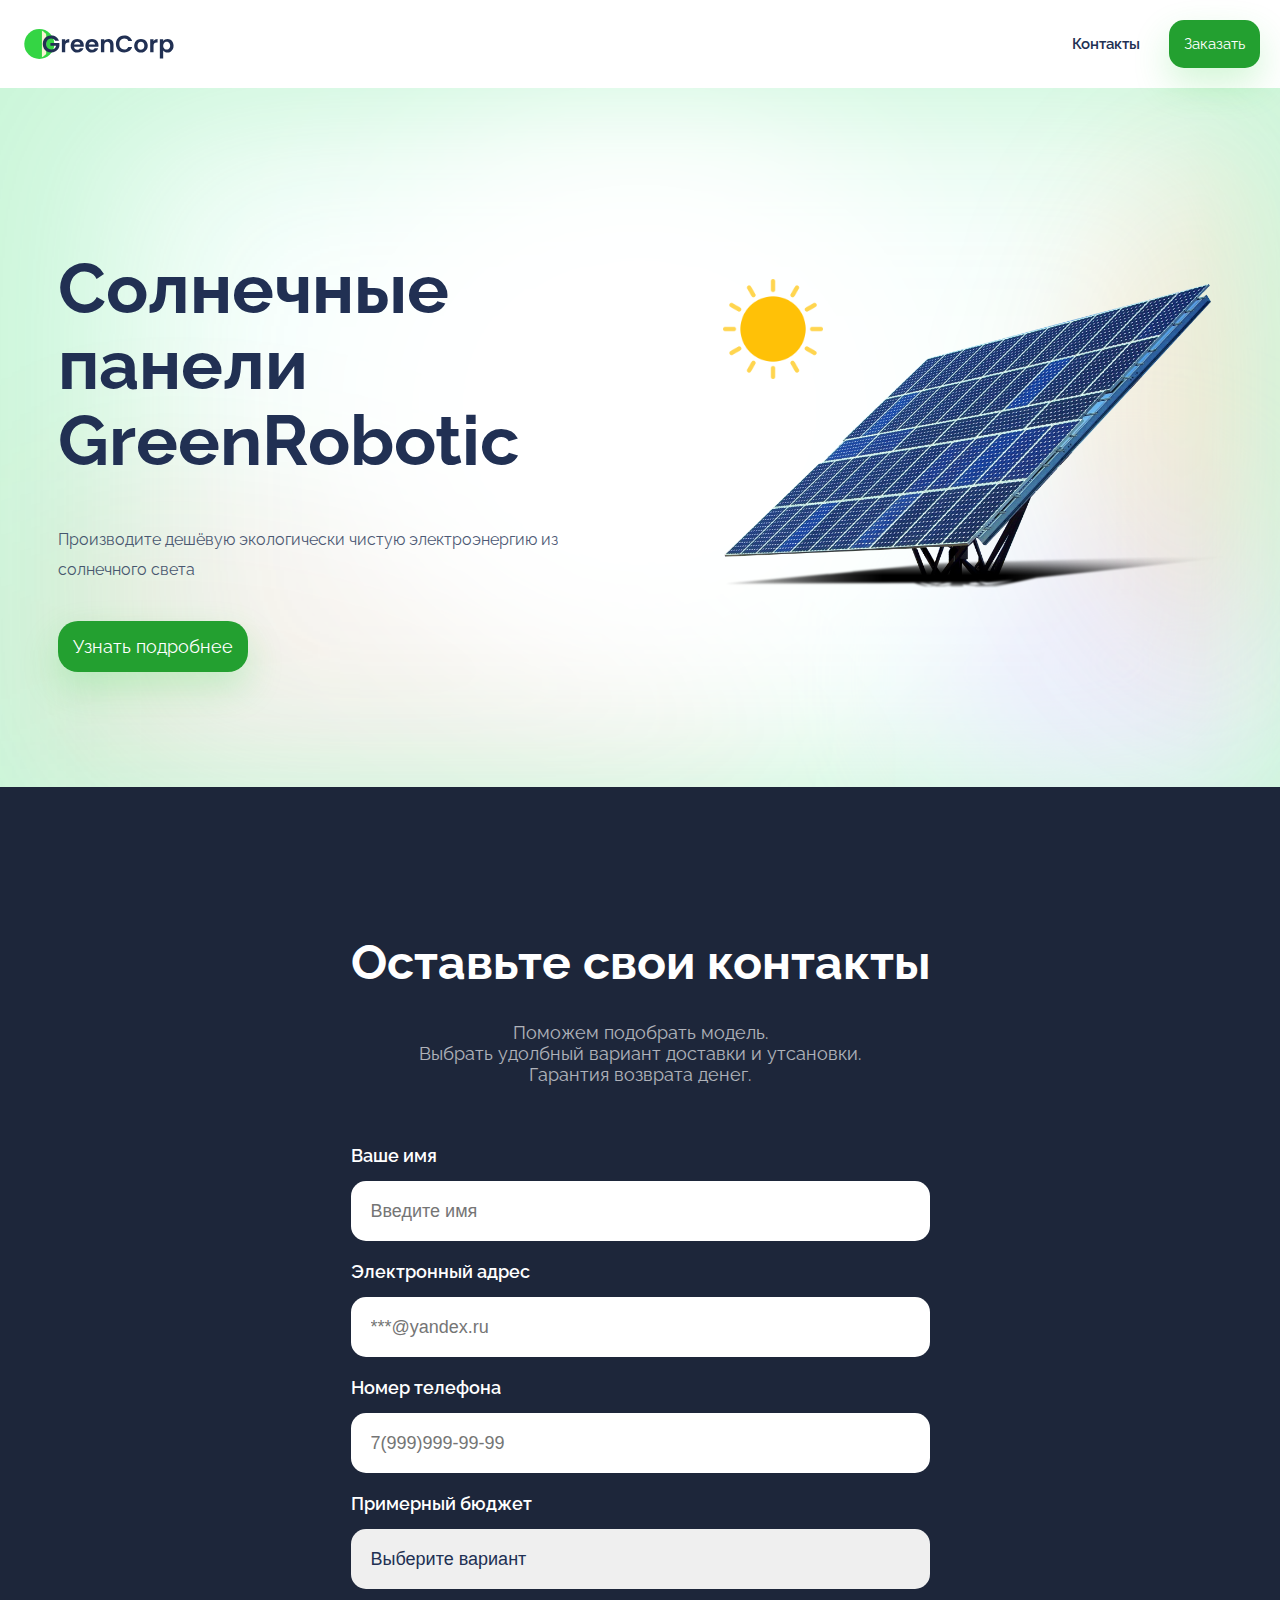
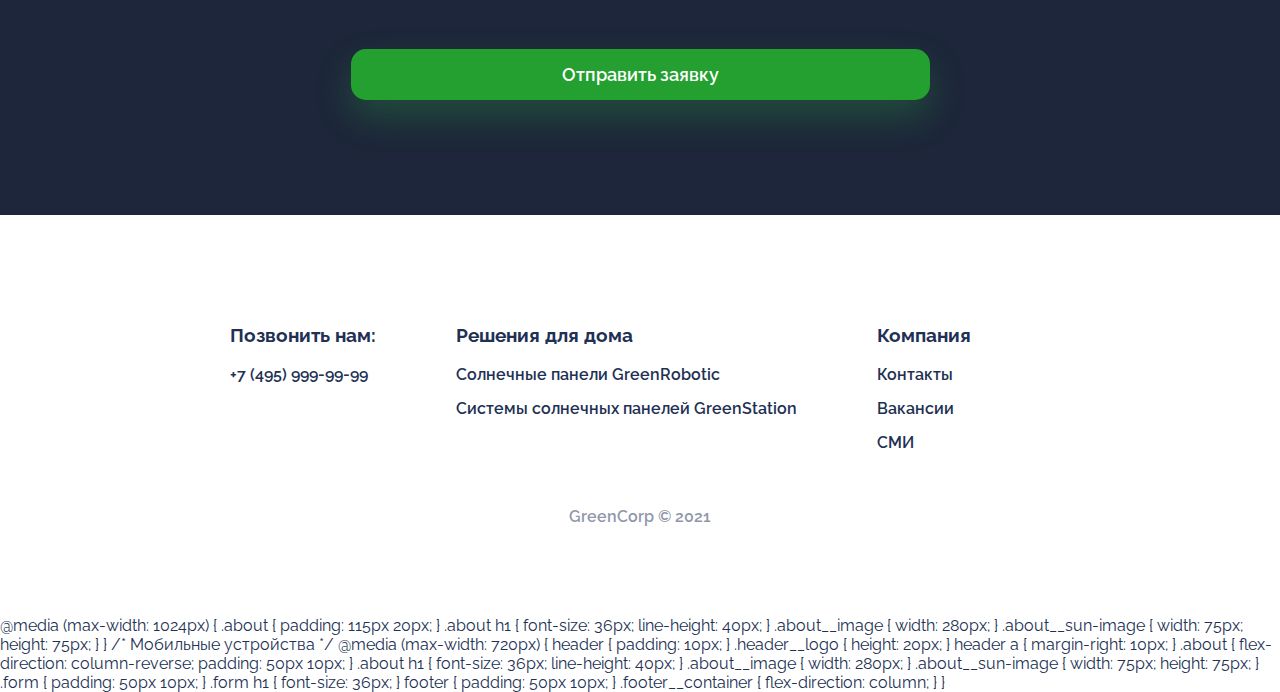
==== index.html @ 54f84ef6 "смена имени файла" ====
<!DOCTYPE html>
<html lang="en">
<head>
    <meta charset="UTF-8">
    <meta http-equiv="X-UA-Compatible" content="IE=edge">
    <meta name="viewport" content="width=device-width, initial-scale=1.0">
    <title>Document</title>
    <link rel="stylesheet" href="main.css">
    <link href="https://fonts.googleapis.com/css2?family=Raleway:wght@100;300;400;500;600;700;800&display=swap" rel="stylesheet">
</head>
<body>
    <header>
        <img class="header__logo" src='img/logo.svg'>
        <div class="header__controls">
            <a href="#contacts">Контакты</a>
            <button>Заказать</button>
        </div>
    </header>
    <section class="about">
        <div class="about__info">
          <h1>Солнечные панели GreenRobotic</h1>
          <p>Производите дешёвую экологически чистую электроэнергию из солнечного света</p>
          <button>Узнать подробнее</button>
        </div>
        <div class="about__images">
          <img class="about__sun-image" src="img/sun.png">
          <img class="about__image" src="img/solar-panel.png">
        </div>
      </section>
      <section class="features">
        
      </section>
      <section class="form">
        <div class="form__container">
          <h1>Оставьте свои контакты</h1>
          <p>Поможем подобрать модель. <br> Выбрать удолбный вариант доставки и утсановки. <br>Гарантия возврата денег.</p>
          <form>
            <div class="form_group">
              <label for="name">Ваше имя</label>
              <input type="text" placeholder="Введите имя" id="name">
            </div>
            <div class="form_group">
              <label for="email">Электронный адрес</label>
              <input type="email" placeholder="***@yandex.ru" id="email" >
            </div>  
            <div class="form_group">
              <label for="phone">Номер телефона</label>
              <input type="phone" placeholder="7(999)999-99-99" id="phone" >
            </div>
            <div class="form_group">
              <label for="budget">Примерный бюджет</label>
              <select id="budget">
                <option value="">Выберите вариант</option>
                <option value="10-30">10 000₽ – 30 000₽ </option>>
                <option value="30-60">30 000₽ – 60 000₽ </option>>
                <option value="60-100">60 000₽ – 100 000₽ </option>>
                <option value="100+">100 000₽</option>>
              </select>
            </div>
            <button type="submit" class ="form__submit">Отправить заявку</button>
          </form>
       </div>
      </section>
      <footer>
        <div class="footer__container">
          <div class="footer__group"> 
            <h3>Позвонить нам:</h3>
            <div class="footer__links">
              <a href="tel:74959999999">+7 (495) 999-99-99</a>
            </div>
              </div>
          <div class="footer__group"> 
            <h3>Решения для дома</h3>
            <div class="footer__links">
              <a href="#">Солнечные панели GreenRobotic</a>
              <a href="#">Системы солнечных панелей GreenStation</a>
            </div>
              </div>
          <div class="footer__group"> 
            <h3>Компания</h3>
            <div class="footer__links">
              <a href="#">Контакты</a>
              <a href="#">Вакансии</a>
              <a href="#">СМИ</a>
            </div>
          </div>
        </div>
        <div class="footer__copyright">  GreenCorp © 2021 </div>
            </footer>
            @media (max-width: 1024px) {
              .about {
                  padding: 115px 20px;
              }
            
              .about h1 {
                  font-size: 36px;
                  line-height: 40px;
              }
            
              .about__image {
                  width: 280px;
              }
            
              .about__sun-image {
                  width: 75px;
                  height: 75px;
              }
           }
            
           /* Мобильные устройства */
           @media (max-width: 720px) {
              header {
                  padding: 10px;
              }
            
              .header__logo {
                  height: 20px;
              }
            
              header a {
                  margin-right: 10px;
              }
            
              .about {
                  flex-direction: column-reverse;
                  padding: 50px 10px;
              }
            
              .about h1 {
                  font-size: 36px;
                  line-height: 40px;
              }
            
              .about__image {
                  width: 280px;
              }
            
              .about__sun-image {
                  width: 75px;
                  height: 75px;
              }
            
              .form {
                  padding: 50px 10px;
              }
            
              .form h1 {
                  font-size: 36px;
              }
            
              footer {
                  padding: 50px 10px;
              }
            
              .footer__container {
                  flex-direction: column;
              }
           }
</body>
</html>
---- main.css ----
body{

    font-family: 'Raleway', sans-serif;
    color: #213053;
    margin: 0;

}
header {
    display: flex;
    justify-content: space-between;
    align-items: center;
    padding: 20px;
    position:sticky;
    top:0;
    background-color: #fff;
    z-index: 1;
  }
  .header__logo {
    height: 30px;
  }
  a {
    text-decoration: none;
    color: #213053;
  }
  header a {
    font-size: 15px;
    font-weight: 600;
    margin-right: 25px;
  }
  button{
    font-family: 'Raleway', sans—serif;
    font-size: 15px;
    color: #fff;
    background-color: #23a030;
    border: none;
    border-radius: 15px;
    cursor: pointer;
    box-shadow: 0 16px 36px rgb(52 213 68 / 22%);
    padding: 15px;
  }
  button:hover {
    background-color:#f6980c;
    box-shadow: 0 16px 36px rgba(246 152 12 / 20%);
    transition: background-color 2s ease-in;
  }
  .about__image {
    width: 500px;
  }
  .about__sun-image {
    width: 100px;
    height: 100px;
    animation: rotation 10s linear infinite;
    position: absolute;
  }
  .about {
    display:flex;
    justify-content: space-around;
    align-items: center;
    padding-top: 115px;
    padding-bottom: 115px;
    background: url('img/back.png') no-repeat;
    background-position: center;
    background-size: cover;
  }
  .about h1 {
    font-size: 70px;
    line-height: 76px;
  }
  .about p{
    font-size: 18 px;
    line-height: 30px;
    opacity: 0.8;
  }
  .about button {
    font-size: 18px;
    border-radius: 20px;
    padding: 20 px 25px;
    margin-top: 20px;
  }
  .about__info {
    max-width: 550px;
  }
  .form_container {
    width: 550 px;
  }
  .form {
  display: flex;
  justify-content: center;
  align-items: center;
  background-color: #1D263A;
  color: #fff;
  padding-top: 115px;
  padding-bottom: 115px;
  text-align: center;
  }
  .form h1 {
    font-size: 48px;
  }
  .form p {
    font-size: 18px;
    opacity: 0.65;
  }

  .form_group {
    display: flex;
    flex-direction: column;
    text-align: left;
  }
  .form form {
    display: grid;
    grid-gap: 20px;
    margin-top: 60px;
  }
  .form label {
    font-size: 18px;
    font-weight: 600;
    margin-bottom: 15px;
  }
  .form input, .form select {
    font-size: 18px;
    color: #213053;
    height: 60px;
    padding: 0 20px 0 20px;
    border-radius: 15px;
    border: none;
  }
  
  .form__submit{
    font-size: 18px;
    font-weight: 600;
    margin-top: 40px;
  }
  select {
    appearance: none;
  }
  input {
    outline: none;
  }
  @keyframes rotation {
      from {
        transform: rotate(0deg);
      }
      to {
        transform: rotate(360deg);
      }}
  footer{
    padding: 90px 20px;
    font-size: 16px;
    font-weight: 600;
  }
  .footer__container {
    display: flex;
    justify-content:center;
 }
  .footer__copyright{
  margin-top: 40px;
  text-align: center;
  opacity: 0.5;}
  .footer__group {
  margin-right: 80px;
}
.footer h3  {
 opacity:0.7;
 font-size:16px;
 margin-bottom:30px;
}
.footer__links {
  display: flex;
  flex-direction: column;
}
.footer__links a {
 margin-bottom: 15px;
}
.features {
  background-color: white;
  padding: 115px, 60px,115px,60px;
}
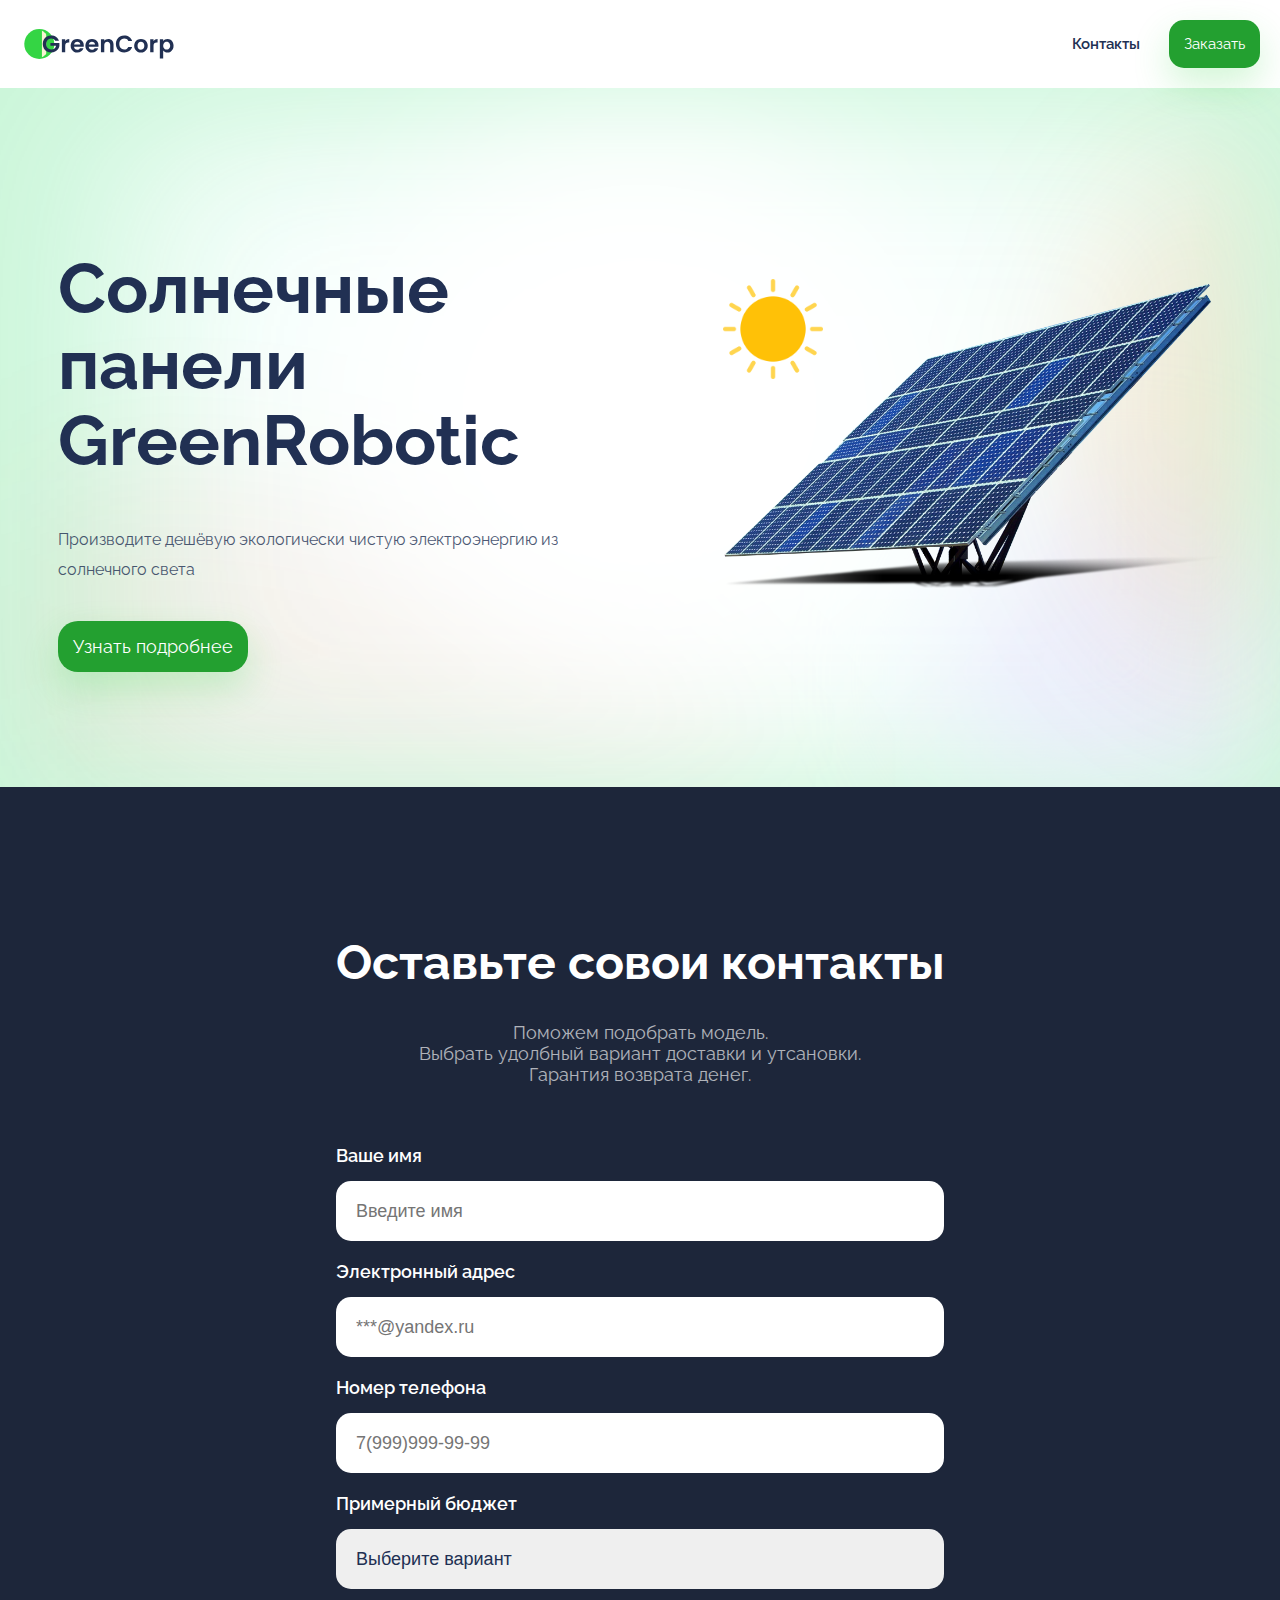
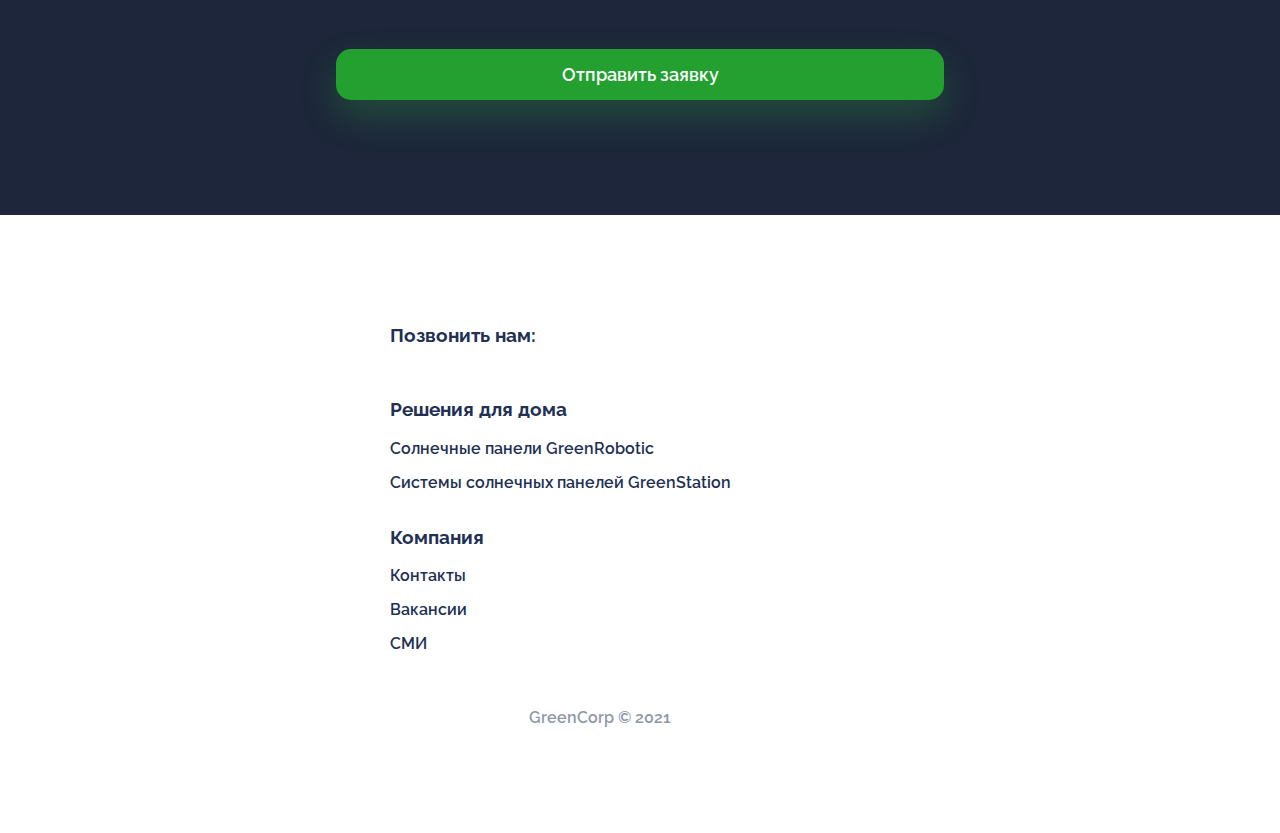
==== commit 2f407c7d: "Rename green-corp-landing.html to index.html" ====
--- a/index.html
+++ b/index.html
@@ -27,12 +27,9 @@
           <img class="about__image" src="img/solar-panel.png">
         </div>
       </section>
-      <section class="features">
-        
-      </section>
       <section class="form">
         <div class="form__container">
-          <h1>Оставьте свои контакты</h1>
+          <h1>Оставьте совои контакты</h1>
           <p>Поможем подобрать модель. <br> Выбрать удолбный вариант доставки и утсановки. <br>Гарантия возврата денег.</p>
           <form>
             <div class="form_group">
@@ -66,16 +63,14 @@
           <div class="footer__group"> 
             <h3>Позвонить нам:</h3>
             <div class="footer__links">
-              <a href="tel:74959999999">+7 (495) 999-99-99</a>
+              <a href="tel:74959999999" +7 (495) 999-99-99></a>
             </div>
-              </div>
           <div class="footer__group"> 
             <h3>Решения для дома</h3>
             <div class="footer__links">
               <a href="#">Солнечные панели GreenRobotic</a>
               <a href="#">Системы солнечных панелей GreenStation</a>
             </div>
-              </div>
           <div class="footer__group"> 
             <h3>Компания</h3>
             <div class="footer__links">
@@ -83,78 +78,11 @@
               <a href="#">Вакансии</a>
               <a href="#">СМИ</a>
             </div>
+
           </div>
         </div>
-        <div class="footer__copyright">  GreenCorp © 2021 </div>
-            </footer>
-            @media (max-width: 1024px) {
-              .about {
-                  padding: 115px 20px;
-              }
-            
-              .about h1 {
-                  font-size: 36px;
-                  line-height: 40px;
-              }
-            
-              .about__image {
-                  width: 280px;
-              }
-            
-              .about__sun-image {
-                  width: 75px;
-                  height: 75px;
-              }
-           }
-            
-           /* Мобильные устройства */
-           @media (max-width: 720px) {
-              header {
-                  padding: 10px;
-              }
-            
-              .header__logo {
-                  height: 20px;
-              }
-            
-              header a {
-                  margin-right: 10px;
-              }
-            
-              .about {
-                  flex-direction: column-reverse;
-                  padding: 50px 10px;
-              }
-            
-              .about h1 {
-                  font-size: 36px;
-                  line-height: 40px;
-              }
-            
-              .about__image {
-                  width: 280px;
-              }
-            
-              .about__sun-image {
-                  width: 75px;
-                  height: 75px;
-              }
-            
-              .form {
-                  padding: 50px 10px;
-              }
-            
-              .form h1 {
-                  font-size: 36px;
-              }
-            
-              footer {
-                  padding: 50px 10px;
-              }
-            
-              .footer__container {
-                  flex-direction: column;
-              }
-           }
+        <div class="footer__copyright"> <p> GreenCorp © 2021 </p></div>
+
+      </footer>
 </body>
-</html>+</html>
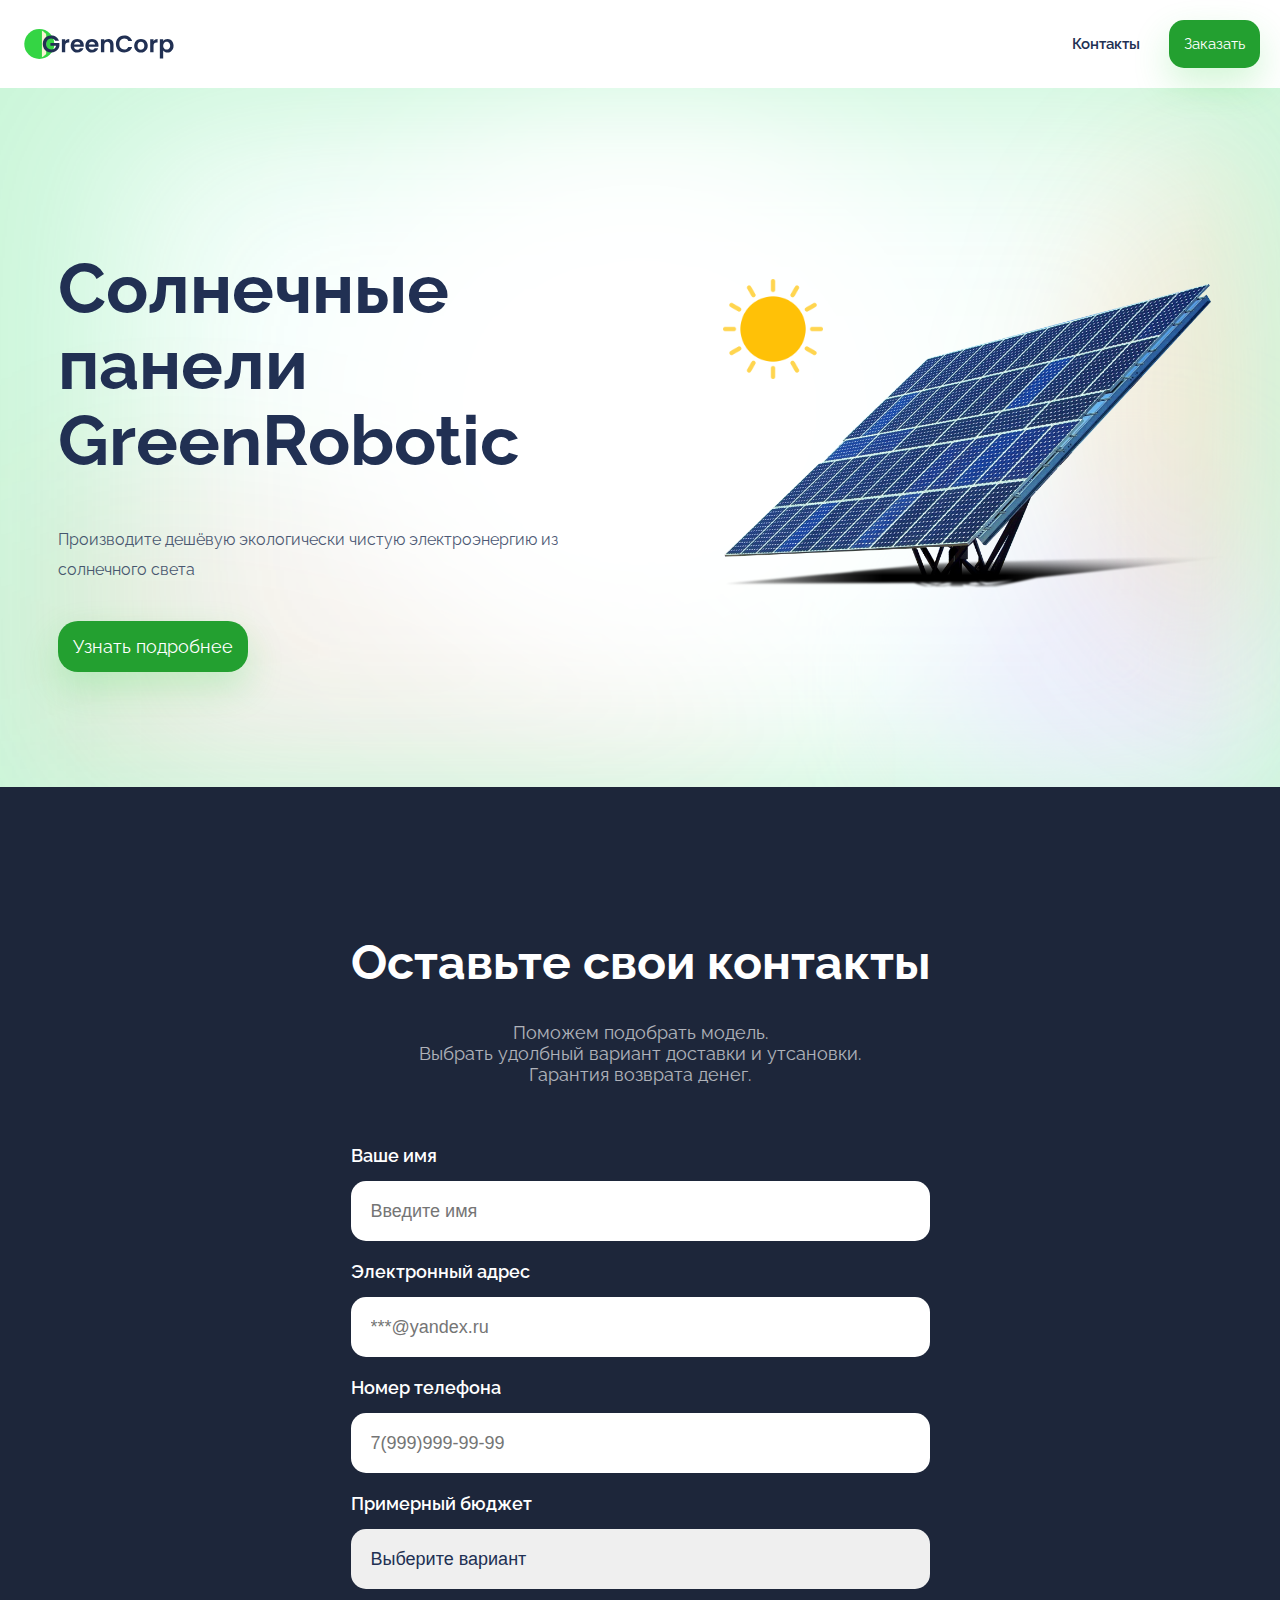
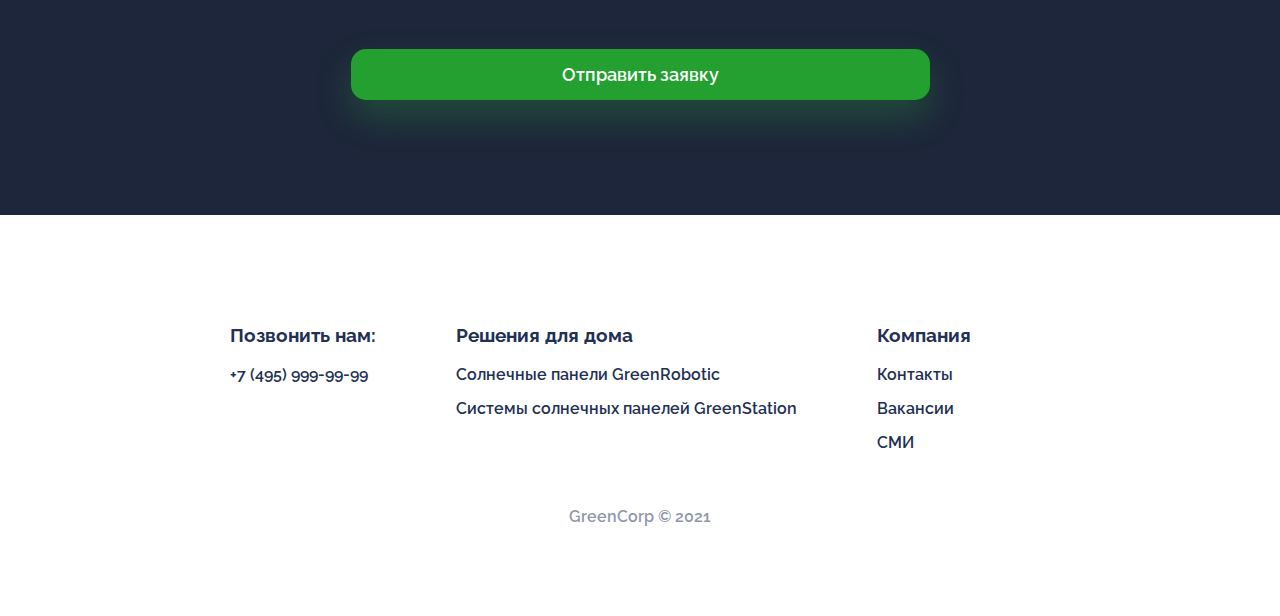
==== commit e3a3a747: "Мобильная версия сайта" ====
--- a/index.html
+++ b/index.html
@@ -27,9 +27,12 @@
           <img class="about__image" src="img/solar-panel.png">
         </div>
       </section>
+      <section class="features">
+        
+      </section>
       <section class="form">
         <div class="form__container">
-          <h1>Оставьте совои контакты</h1>
+          <h1>Оставьте свои контакты</h1>
           <p>Поможем подобрать модель. <br> Выбрать удолбный вариант доставки и утсановки. <br>Гарантия возврата денег.</p>
           <form>
             <div class="form_group">
@@ -63,14 +66,16 @@
           <div class="footer__group"> 
             <h3>Позвонить нам:</h3>
             <div class="footer__links">
-              <a href="tel:74959999999" +7 (495) 999-99-99></a>
+              <a href="tel:74959999999">+7 (495) 999-99-99</a>
             </div>
+              </div>
           <div class="footer__group"> 
             <h3>Решения для дома</h3>
             <div class="footer__links">
               <a href="#">Солнечные панели GreenRobotic</a>
               <a href="#">Системы солнечных панелей GreenStation</a>
             </div>
+              </div>
           <div class="footer__group"> 
             <h3>Компания</h3>
             <div class="footer__links">
@@ -78,11 +83,11 @@
               <a href="#">Вакансии</a>
               <a href="#">СМИ</a>
             </div>
-
           </div>
         </div>
-        <div class="footer__copyright"> <p> GreenCorp © 2021 </p></div>
+        <div class="footer__copyright">  GreenCorp © 2021 </div>
+            </footer>
+            
+</body>
 
-      </footer>
-</body>
-</html>
+</html>--- a/main.css
+++ b/main.css
@@ -174,4 +174,73 @@
 .features {
   background-color: white;
   padding: 115px, 60px,115px,60px;
+}
+@media (max-width: 1024px) {
+  .about {
+      padding: 115px 20px;
+  }
+
+  .about h1 {
+      font-size: 36px;
+      line-height: 40px;
+  }
+
+  .about__image {
+      width: 280px;
+  }
+
+  .about__sun-image {
+      width: 75px;
+      height: 75px;
+  }
+}
+
+/* Мобильные устройства */
+@media (max-width: 720px) {
+  header {
+      padding: 10px;
+  }
+
+  .header__logo {
+      height: 20px;
+  }
+
+  header a {
+      margin-right: 10px;
+  }
+
+  .about {
+      flex-direction: column-reverse;
+      padding: 50px 10px;
+  }
+
+  .about h1 {
+      font-size: 36px;
+      line-height: 40px;
+  }
+
+  .about__image {
+      width: 280px;
+  }
+
+  .about__sun-image {
+      width: 75px;
+      height: 75px;
+  }
+
+  .form {
+      padding: 50px 10px;
+  }
+
+  .form h1 {
+      font-size: 36px;
+  }
+
+  footer {
+      padding: 50px 10px;
+  }
+
+  .footer__container {
+      flex-direction: column;
+  }
 }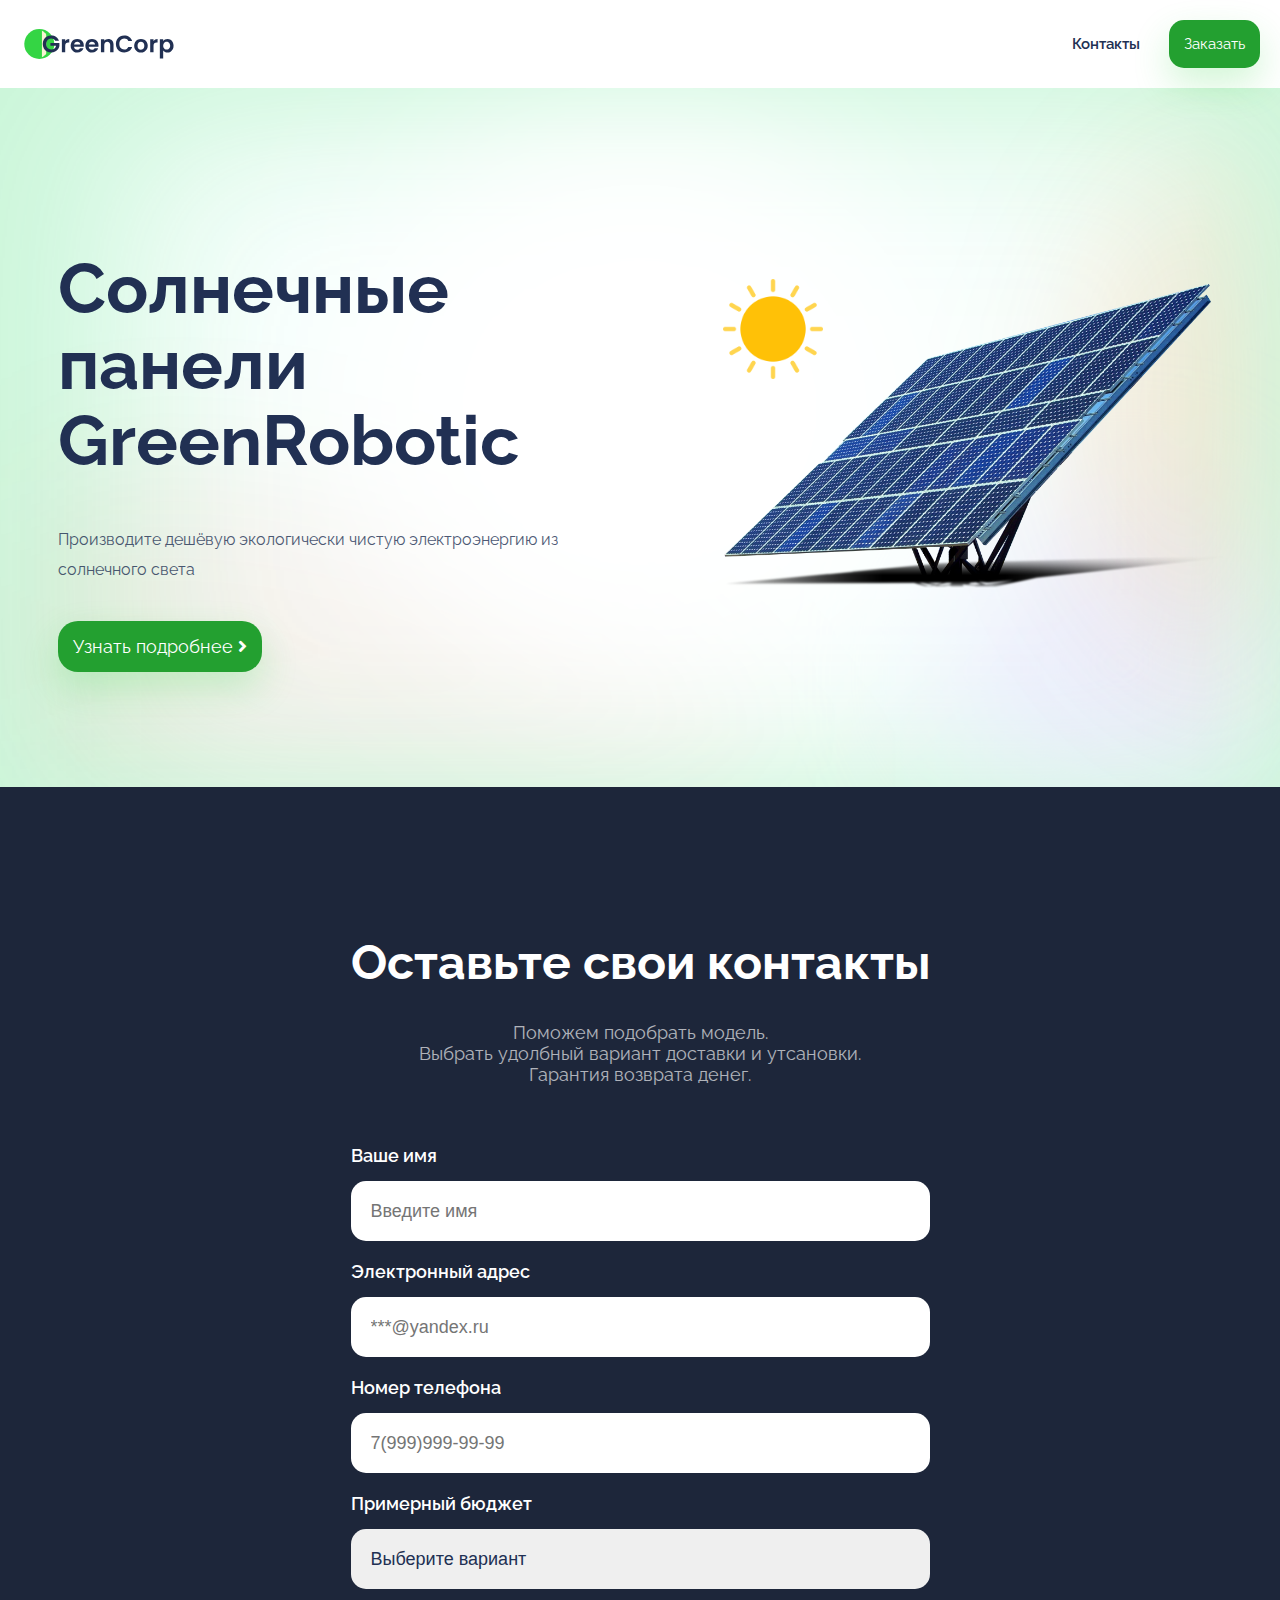
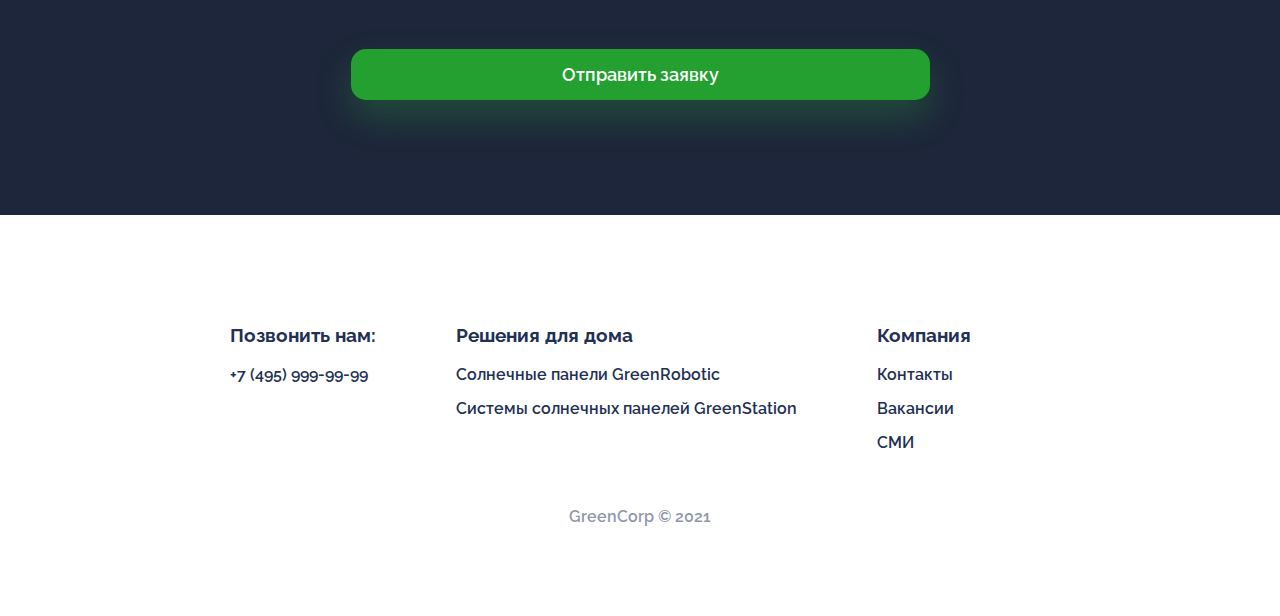
==== commit bde8307c: "Подключение open-sourse библиотек" ====
--- a/index.html
+++ b/index.html
@@ -7,6 +7,9 @@
     <title>Document</title>
     <link rel="stylesheet" href="main.css">
     <link href="https://fonts.googleapis.com/css2?family=Raleway:wght@100;300;400;500;600;700;800&display=swap" rel="stylesheet">
+    <link rel="stylesheet" href="https://cdnjs.cloudflare.com/ajax/libs/font-awesome/5.15.4/css/all.min.css" 
+integrity="sha512-1ycn6IcaQQ40/MKBW2W4Rhis/DbILU74C1vSrLJxCq57o941Ym01SwNsOMqvEBFlcgUa6xLiPY/NS5R+E6ztJQ==" crossorigin="anonymous" referrerpolicy="no-referrer">
+    <link rel="stylesheet" href="https://cdnjs.cloudflare.com/ajax/libs/animate.css/4.1.1/animate.min.css"/>
 </head>
 <body>
     <header>
@@ -17,12 +20,12 @@
         </div>
     </header>
     <section class="about">
-        <div class="about__info">
+        <div class="about__info animate__animated animate__fadeInLeft animate__slow">
           <h1>Солнечные панели GreenRobotic</h1>
           <p>Производите дешёвую экологически чистую электроэнергию из солнечного света</p>
-          <button>Узнать подробнее</button>
+          <button>Узнать подробнее <i class="fas fa-angle-right"></i></button>
         </div>
-        <div class="about__images">
+        <div class="about__images animate__animated animate__fadeInRight animate__slow">
           <img class="about__sun-image" src="img/sun.png">
           <img class="about__image" src="img/solar-panel.png">
         </div>
